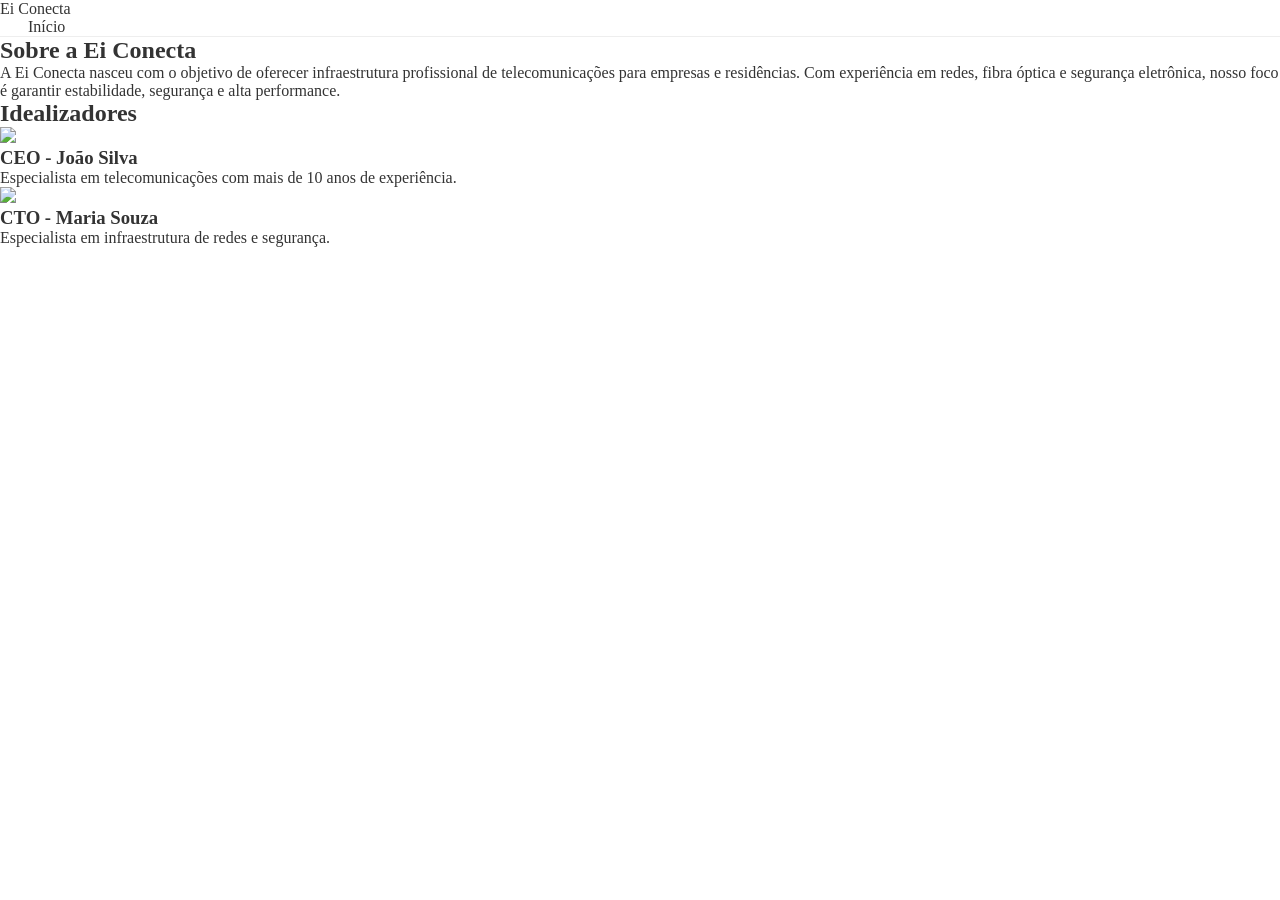
==== sobre.html @ c1b8fef2 "Inicial do projeto" ====
<!DOCTYPE html>
<html lang="pt-BR">

<head>

<meta charset="UTF-8">
<meta name="viewport" content="width=device-width, initial-scale=1.0">

<title>Sobre | Ei Conecta</title>

<link rel="stylesheet" href="style.css">

</head>

<body>

<header class="navbar">

<div class="logo">Ei Conecta</div>

<nav>

<a href="index.html">Início</a>

</nav>

</header>



<section class="sobre">

<h1>Sobre a Ei Conecta</h1>

<p>

A Ei Conecta nasceu com o objetivo de oferecer
infraestrutura profissional de telecomunicações
para empresas e residências.

Com experiência em redes, fibra óptica
e segurança eletrônica,
nosso foco é garantir estabilidade,
segurança e alta performance.

</p>

</section>



<section class="idealizadores">

<h2>Idealizadores</h2>

<div class="ceos">

<div class="ceo">

<img src="https://randomuser.me/api/portraits/men/32.jpg">

<h3>CEO - João Silva</h3>

<p>

Especialista em telecomunicações
com mais de 10 anos de experiência.

</p>

</div>



<div class="ceo">

<img src="https://randomuser.me/api/portraits/women/45.jpg">

<h3>CTO - Maria Souza</h3>

<p>

Especialista em infraestrutura
de redes e segurança.

</p>

</div>

</div>

</section>

</body>
</html>
---- style.css ----
*{
margin:0;
padding:0;
box-sizing:border-box;
}

body{
font-family:Poppins;
color:#333;
}

.container{
width:90%;
max-width:1200px;
margin:auto;
}

.section{
padding:80px 0;
}

.section-title{
text-align:center;
margin-bottom:50px;
font-size:32px;
}

.bg-light{
background:#f5f6f7;
}

.center{
text-align:center;
}

/* navbar */

.navbar{
background:white;
border-bottom:1px solid #eee;
}

.nav-content{
display:flex;
justify-content:space-between;
align-items:center;
padding:20px 0;
}

nav a{
position:relative;
margin-left:28px;
text-decoration:none;
color:#333;
font-weight:500;
transition:.3s;
}

nav a::after{
content:"";
position:absolute;
width:0;
height:3px;
background:#FF6B35;
left:0;
bottom:-6px;
transition:.3s;
border-radius:10px;
}

nav a:hover{
color:#2D5A2D;
}

nav a:hover::after{
width:100%;
}

/* hero */

.hero{
background:linear-gradient(135deg,#2D5A2D,#7BB8C2);
color:white;
padding:120px 0;
text-align:center;
}

.hero h1{
font-size:40px;
margin-bottom:20px;
}

.hero p{
max-width:600px;
margin:auto;
margin-bottom:30px;
}

/* button */

.btn{
background:#FF6B35;
padding:14px 28px;
color:white;
border-radius:30px;
text-decoration:none;
display:inline-block;
}

/* cards */

.cards{
display:grid;
grid-template-columns:repeat(auto-fit,minmax(250px,1fr));
gap:30px;
}

.card{
background:white;
padding:35px;
border-radius:12px;
text-align:center;
box-shadow:0 10px 25px rgba(0,0,0,0.08);
transition:.3s;
}

.card:hover{
transform:translateY(-8px);
}

.card i{
font-size:40px;
color:#FF6B35;
margin-bottom:15px;
}

/* grid layouts */

.grid-2{
display:grid;
grid-template-columns:1fr 1fr;
gap:40px;
align-items:center;
}

.grid-2 img{
width:100%;
border-radius:10px;
}

.grid-4{
display:grid;
grid-template-columns:repeat(auto-fit,minmax(200px,1fr));
gap:40px;
}

.feature{
text-align:center;
}

.feature i{
font-size:40px;
color:#FF6B35;
margin-bottom:10px;
}

/* stats */

.stats{
background:#2D5A2D;
color:white;
padding:60px 0;
}

.stats-grid{
display:flex;
justify-content:space-around;
text-align:center;
}

.stats h3{
font-size:40px;
}

/* faq */

.faq-section{
background:#ffffff;
}

.faq-item{
border-bottom:1px solid #eee;
}

.faq-question{
display:flex;
justify-content:space-between;
align-items:center;
padding:20px;
cursor:pointer;
font-weight:500;
transition:.3s;
}

.faq-question:hover{
background:#f8f8f8;
}

.faq-question i{
color:#FF6B35;
}

.faq-answer{
max-height:0;
overflow:hidden;
transition:.4s;
padding:0 20px;
}

.faq-item.active .faq-answer{
max-height:200px;
padding:15px 20px;
}

.servicos-detalhados{
background:#f5f6f7;
}

.service-row{
display:grid;
grid-template-columns:1fr 1fr;
gap:40px;
align-items:center;
margin-bottom:80px;
}

.service-row img{
width:100%;
border-radius:12px;
box-shadow:0 15px 30px rgba(0,0,0,0.1);
}

.service-row h3{
color:#2D5A2D;
margin-bottom:10px;
}

.reverse{
direction:rtl;
}
.cta-empresa{
background:linear-gradient(135deg,#2D5A2D,#7BB8C2);
color:white;
padding:80px 0;
}

.cta-grid{
display:grid;
grid-template-columns:1fr 1fr;
align-items:center;
gap:40px;
}

.cta-grid i{
font-size:120px;
color:#FF6B35;
text-align:center;
}

/* contato */

.contato{
background:#f5f6f7;
}

.contato-section{
background:#f5f6f7;
padding:80px 0;
}

.contato-grid{
display:grid;
grid-template-columns:1fr 1fr;
gap:40px;
}

.contact-card{
background:white;
padding:40px;
border-radius:12px;
box-shadow:0 15px 30px rgba(0,0,0,0.1);
text-align:center;
}

.contact-card i{
font-size:60px;
color:#7BB8C2;
margin-bottom:20px;
}

/* footer */

.footer{
background:#1a1a1a;
color:white;
padding:60px 0 20px;
}

.footer-grid{
display:grid;
grid-template-columns:repeat(auto-fit,minmax(200px,1fr));
gap:40px;
}

.footer h4{
margin-bottom:10px;
color:#7BB8C2;
}

.footer ul{
list-style:none;
}

.footer ul li{
margin-bottom:8px;
}

.social a{
color:#FF6B35;
font-size:22px;
}

.footer-bottom{
text-align:center;
margin-top:40px;
border-top:1px solid #333;
padding-top:20px;
}
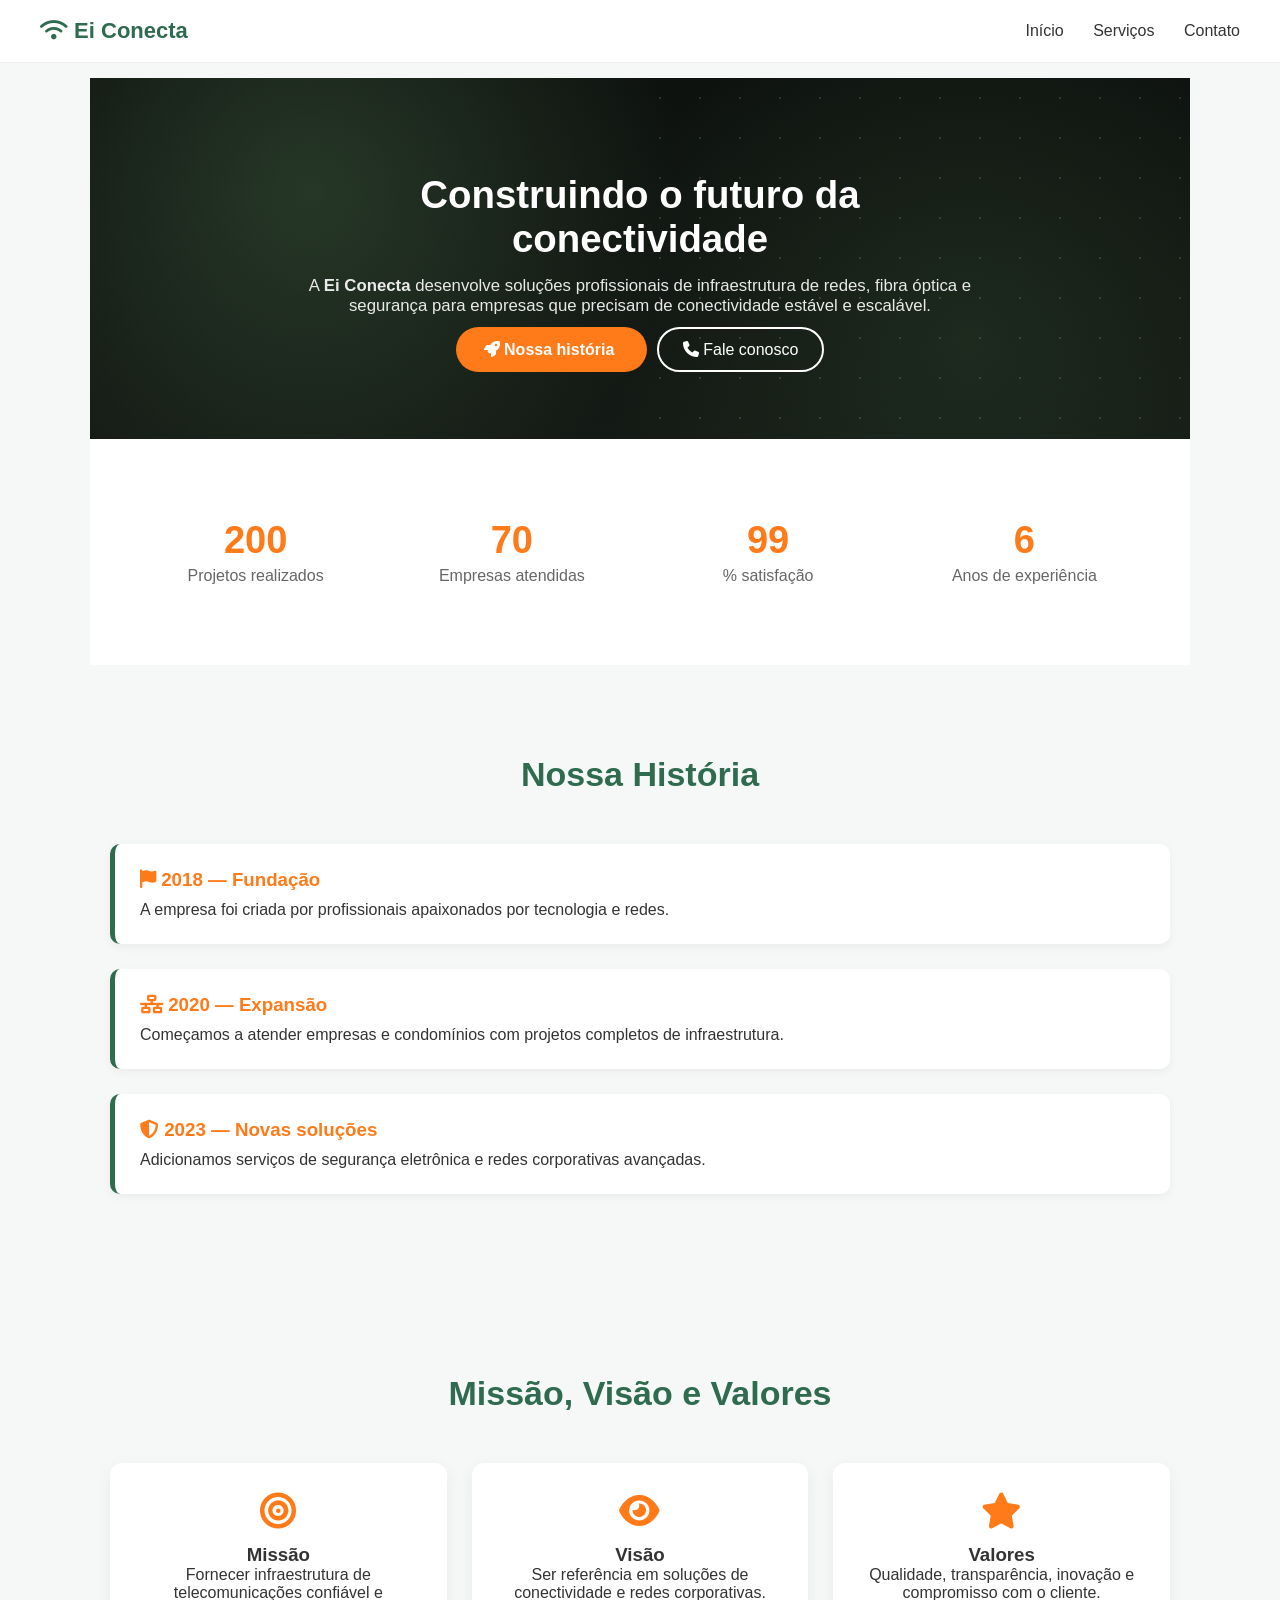
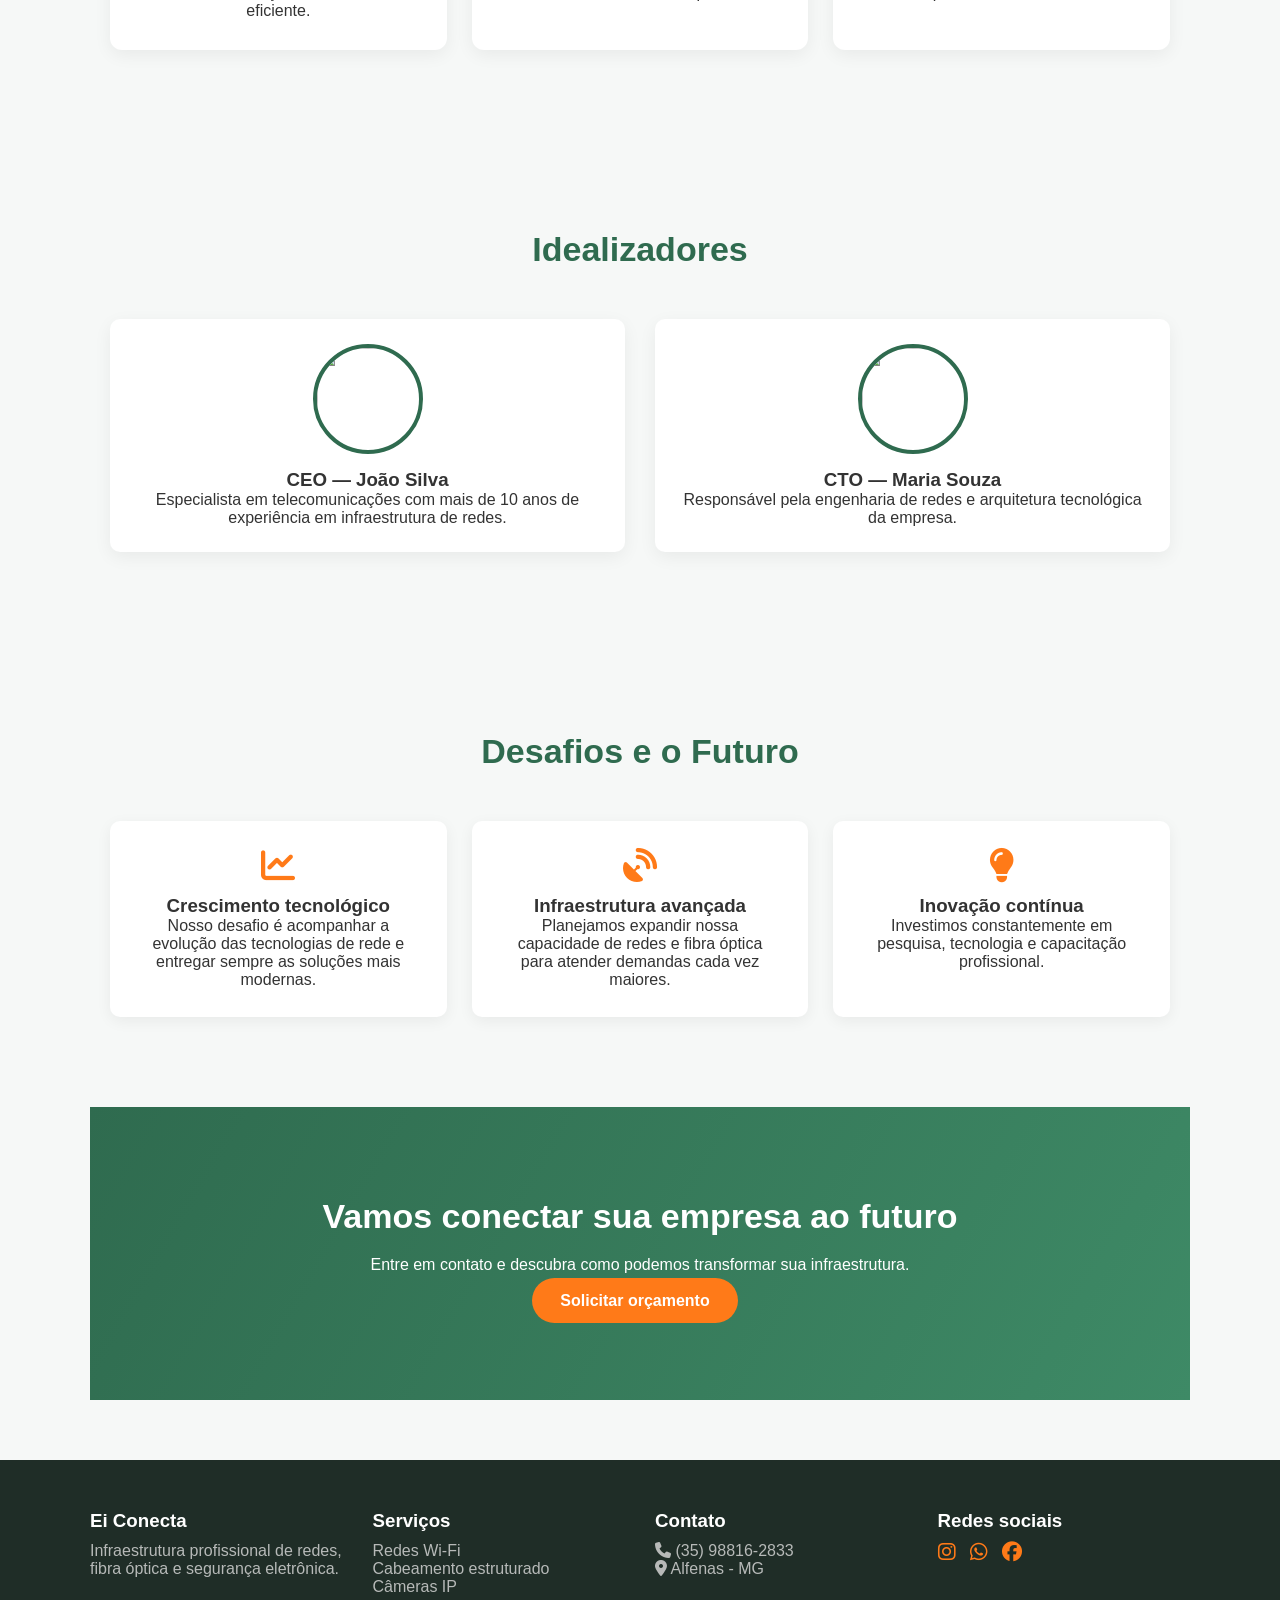
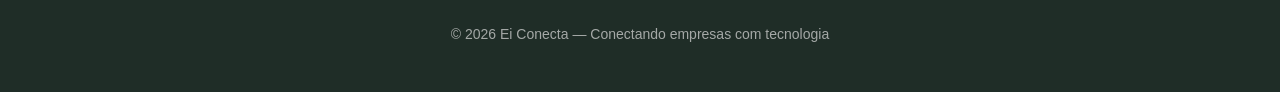
==== commit db860506: "Melhorias temporárias de conteúdo e layout" ====
--- a/sobre.html
+++ b/sobre.html
@@ -8,7 +8,396 @@
 
 <title>Sobre | Ei Conecta</title>
 
-<link rel="stylesheet" href="style.css">
+<link rel="stylesheet" href="https://cdnjs.cloudflare.com/ajax/libs/font-awesome/6.5.0/css/all.min.css">
+
+<style>
+
+*{
+margin:0;
+padding:0;
+box-sizing:border-box;
+font-family:Arial, Helvetica, sans-serif;
+scroll-behavior:smooth;
+}
+
+body{
+background:#f6f8f7;
+color:#333;
+overflow-x:hidden;
+}
+
+/* NAVBAR */
+
+.navbar{
+display:flex;
+justify-content:space-between;
+align-items:center;
+padding:18px 40px;
+background:white;
+border-bottom:1px solid #eee;
+position:sticky;
+top:0;
+z-index:100;
+}
+
+.logo{
+font-size:22px;
+font-weight:bold;
+color:#2f6b4f;
+}
+
+nav a{
+margin-left:25px;
+text-decoration:none;
+color:#333;
+font-weight:500;
+position:relative;
+}
+
+nav a::after{
+content:"";
+position:absolute;
+bottom:-5px;
+left:0;
+width:0;
+height:2px;
+background:#ff7a18;
+transition:.3s;
+}
+
+nav a:hover::after{
+width:100%;
+}
+
+/* HERO */
+
+.hero{
+position:relative;
+padding:110px 20px 80px 20px;
+display:flex;
+align-items:center;
+justify-content:center;
+text-align:center;
+overflow:hidden;
+color:white;
+}
+
+.hero-bg{
+position:absolute;
+width:100%;
+height:100%;
+background:
+radial-gradient(circle at 20% 30%, rgba(60,90,60,0.5), transparent 40%),
+radial-gradient(circle at 80% 70%, rgba(40,60,40,0.5), transparent 40%),
+linear-gradient(180deg,#0e120f,#141a15);
+z-index:-2;
+}
+
+.hero-bg::after{
+content:"";
+position:absolute;
+width:100%;
+height:100%;
+background-image:radial-gradient(#ffffff22 1px, transparent 1px);
+background-size:40px 40px;
+animation:moveBg 30s linear infinite;
+}
+
+@keyframes moveBg{
+0%{transform:translateY(0)}
+100%{transform:translateY(200px)}
+}
+
+.hero-content{
+max-width:700px;
+animation:fadeUp 1s ease;
+}
+
+.hero h1{
+font-size:2.4rem;
+margin-bottom:15px;
+}
+
+.hero p{
+font-size:1.05rem;
+opacity:0.9;
+}
+
+.hero-buttons{
+margin-top:25px;
+}
+
+.btn-primary{
+background:#ff7a18;
+color:white;
+padding:14px 28px;
+border-radius:30px;
+text-decoration:none;
+font-weight:600;
+margin-right:10px;
+transition:.3s;
+}
+
+.btn-primary:hover{
+transform:translateY(-3px);
+}
+
+.btn-secondary{
+border:2px solid white;
+padding:12px 24px;
+border-radius:30px;
+color:white;
+text-decoration:none;
+transition:.3s;
+}
+
+.btn-secondary:hover{
+background:white;
+color:#2f6b4f;
+}
+
+/* ESTATÍSTICAS */
+
+.stats{
+background:white;
+padding:60px 20px;
+}
+
+.stats-grid{
+display:grid;
+grid-template-columns:repeat(auto-fit,minmax(200px,1fr));
+gap:25px;
+max-width:1000px;
+margin:auto;
+text-align:center;
+}
+
+.stat{
+padding:20px;
+}
+
+.stat h3{
+font-size:38px;
+color:#ff7a18;
+margin-bottom:5px;
+}
+
+.stat p{
+color:#666;
+font-weight:500;
+}
+
+/* SECTION */
+
+section{
+padding:90px 20px;
+max-width:1100px;
+margin:auto;
+}
+
+section h2{
+text-align:center;
+margin-bottom:50px;
+color:#2f6b4f;
+font-size:34px;
+}
+
+/* HISTORIA */
+
+.timeline{
+display:grid;
+gap:25px;
+}
+
+.timeline-item{
+background:white;
+padding:25px;
+border-radius:10px;
+border-left:5px solid #2f6b4f;
+box-shadow:0 3px 10px rgba(0,0,0,0.05);
+transition:.3s;
+}
+
+.timeline-item:hover{
+transform:translateX(6px);
+}
+
+.timeline-item h3{
+color:#ff7a18;
+margin-bottom:10px;
+}
+
+/* MISSÃO VISÃO */
+
+.mvv{
+display:grid;
+grid-template-columns:repeat(auto-fit,minmax(250px,1fr));
+gap:25px;
+}
+
+.card{
+background:white;
+padding:30px;
+border-radius:12px;
+text-align:center;
+box-shadow:0 5px 18px rgba(0,0,0,0.06);
+transition:.3s;
+}
+
+.card:hover{
+transform:translateY(-10px);
+}
+
+.card i{
+font-size:36px;
+color:#ff7a18;
+margin-bottom:15px;
+}
+
+/* CEOS */
+
+.ceos{
+display:grid;
+grid-template-columns:repeat(auto-fit,minmax(260px,1fr));
+gap:30px;
+}
+
+.ceo{
+background:white;
+padding:25px;
+border-radius:10px;
+text-align:center;
+box-shadow:0 5px 18px rgba(0,0,0,0.06);
+transition:.3s;
+}
+
+.ceo:hover{
+transform:translateY(-8px);
+}
+
+.ceo img{
+width:110px;
+height:110px;
+border-radius:50%;
+margin-bottom:15px;
+border:4px solid #2f6b4f;
+}
+
+/* FUTURO */
+
+.future-grid{
+display:grid;
+grid-template-columns:repeat(auto-fit,minmax(260px,1fr));
+gap:25px;
+}
+
+.future-card{
+background:white;
+padding:28px;
+border-radius:10px;
+text-align:center;
+box-shadow:0 4px 15px rgba(0,0,0,0.06);
+transition:.3s;
+}
+
+.future-card:hover{
+transform:translateY(-8px);
+}
+
+.future-card i{
+font-size:34px;
+color:#ff7a18;
+margin-bottom:12px;
+}
+
+/* CTA */
+
+.cta{
+background:linear-gradient(120deg,#2f6b4f,#3e8a66);
+color:white;
+text-align:center;
+padding:90px 20px;
+}
+
+.cta h2{
+color:white;
+margin-bottom:20px;
+}
+
+.cta button{
+padding:14px 28px;
+border:none;
+background:#ff7a18;
+color:white;
+font-size:16px;
+border-radius:6px;
+cursor:pointer;
+}
+
+/* FOOTER */
+
+footer{
+background:#1f2d27;
+color:#ddd;
+padding:50px 20px;
+margin-top:60px;
+}
+
+.footer-grid{
+display:grid;
+grid-template-columns:repeat(auto-fit,minmax(220px,1fr));
+gap:30px;
+max-width:1100px;
+margin:auto;
+}
+
+footer h3{
+color:white;
+margin-bottom:10px;
+}
+
+footer p{
+opacity:.8;
+}
+
+.social i{
+margin-right:10px;
+color:#ff7a18;
+font-size:20px;
+}
+
+.footer-bottom{
+text-align:center;
+margin-top:30px;
+font-size:14px;
+opacity:.7;
+}
+
+/* ANIMAÇÃO */
+
+.reveal{
+opacity:0;
+transform:translateY(40px);
+transition:all .8s ease;
+}
+
+.reveal.active{
+opacity:1;
+transform:translateY(0);
+}
+
+@keyframes fadeUp{
+from{
+opacity:0;
+transform:translateY(40px);
+}
+to{
+opacity:1;
+transform:translateY(0);
+}
+}
+
+</style>
 
 </head>
 
@@ -16,40 +405,130 @@
 
 <header class="navbar">
 
-<div class="logo">Ei Conecta</div>
+<div class="logo"><i class="fa-solid fa-wifi"></i> Ei Conecta</div>
 
 <nav>
 
 <a href="index.html">Início</a>
+<a href="index.html#servicos">Serviços</a>
+<a href="index.html#contato">Contato</a>
 
 </nav>
 
 </header>
 
-
-
-<section class="sobre">
-
-<h1>Sobre a Ei Conecta</h1>
+<section class="hero">
+
+<div class="hero-bg"></div>
+
+<div class="hero-content">
+
+<h1>Construindo o futuro da conectividade</h1>
 
 <p>
-
-A Ei Conecta nasceu com o objetivo de oferecer
-infraestrutura profissional de telecomunicações
-para empresas e residências.
-
-Com experiência em redes, fibra óptica
-e segurança eletrônica,
-nosso foco é garantir estabilidade,
-segurança e alta performance.
-
+A <strong>Ei Conecta</strong> desenvolve soluções profissionais de infraestrutura
+de redes, fibra óptica e segurança para empresas que precisam de
+conectividade estável e escalável.
 </p>
 
+<div class="hero-buttons">
+
+<a href="#historia" class="btn-primary">
+<i class="fa-solid fa-rocket"></i> Nossa história
+</a>
+
+<a href="index.html#contato" class="btn-secondary">
+<i class="fa-solid fa-phone"></i> Fale conosco
+</a>
+
+</div>
+
+</div>
+
 </section>
 
-
-
-<section class="idealizadores">
+<section class="stats">
+
+<div class="stats-grid">
+
+<div class="stat">
+<h3 class="counter" data-target="200">0</h3>
+<p>Projetos realizados</p>
+</div>
+
+<div class="stat">
+<h3 class="counter" data-target="80">0</h3>
+<p>Empresas atendidas</p>
+</div>
+
+<div class="stat">
+<h3 class="counter" data-target="99">0</h3>
+<p>% satisfação</p>
+</div>
+
+<div class="stat">
+<h3 class="counter" data-target="6">0</h3>
+<p>Anos de experiência</p>
+</div>
+
+</div>
+
+</section>
+
+<section id="historia" class="reveal">
+
+<h2>Nossa História</h2>
+
+<div class="timeline">
+
+<div class="timeline-item">
+<h3><i class="fa-solid fa-flag"></i> 2018 — Fundação</h3>
+<p>A empresa foi criada por profissionais apaixonados por tecnologia e redes.</p>
+</div>
+
+<div class="timeline-item">
+<h3><i class="fa-solid fa-network-wired"></i> 2020 — Expansão</h3>
+<p>Começamos a atender empresas e condomínios com projetos completos de infraestrutura.</p>
+</div>
+
+<div class="timeline-item">
+<h3><i class="fa-solid fa-shield-halved"></i> 2023 — Novas soluções</h3>
+<p>Adicionamos serviços de segurança eletrônica e redes corporativas avançadas.</p>
+</div>
+
+</div>
+
+</section>
+
+<section class="reveal">
+
+<h2>Missão, Visão e Valores</h2>
+
+<div class="mvv">
+
+<div class="card">
+<i class="fa-solid fa-bullseye"></i>
+<h3>Missão</h3>
+<p>Fornecer infraestrutura de telecomunicações confiável e eficiente.</p>
+</div>
+
+<div class="card">
+<i class="fa-solid fa-eye"></i>
+<h3>Visão</h3>
+<p>Ser referência em soluções de conectividade e redes corporativas.</p>
+</div>
+
+<div class="card">
+<i class="fa-solid fa-star"></i>
+<h3>Valores</h3>
+<p>Qualidade, transparência, inovação e compromisso com o cliente.</p>
+</div>
+
+</div>
+
+</section>
+
+<section class="reveal">
 
 <h2>Idealizadores</h2>
 
@@ -59,37 +538,156 @@
 
 <img src="https://randomuser.me/api/portraits/men/32.jpg">
 
-<h3>CEO - João Silva</h3>
-
-<p>
-
-Especialista em telecomunicações
-com mais de 10 anos de experiência.
-
-</p>
-
-</div>
-
-
+<h3>CEO — João Silva</h3>
+
+<p>Especialista em telecomunicações com mais de 10 anos de experiência em infraestrutura de redes.</p>
+
+</div>
 
 <div class="ceo">
 
 <img src="https://randomuser.me/api/portraits/women/45.jpg">
 
-<h3>CTO - Maria Souza</h3>
-
-<p>
-
-Especialista em infraestrutura
-de redes e segurança.
-
-</p>
+<h3>CTO — Maria Souza</h3>
+
+<p>Responsável pela engenharia de redes e arquitetura tecnológica da empresa.</p>
 
 </div>
 
 </div>
 
 </section>
+
+<section class="reveal">
+
+<h2>Desafios e o Futuro</h2>
+
+<div class="future-grid">
+
+<div class="future-card">
+<i class="fa-solid fa-chart-line"></i>
+<h3>Crescimento tecnológico</h3>
+<p>Nosso desafio é acompanhar a evolução das tecnologias de rede e entregar sempre as soluções mais modernas.</p>
+</div>
+
+<div class="future-card">
+<i class="fa-solid fa-satellite-dish"></i>
+<h3>Infraestrutura avançada</h3>
+<p>Planejamos expandir nossa capacidade de redes e fibra óptica para atender demandas cada vez maiores.</p>
+</div>
+
+<div class="future-card">
+<i class="fa-solid fa-lightbulb"></i>
+<h3>Inovação contínua</h3>
+<p>Investimos constantemente em pesquisa, tecnologia e capacitação profissional.</p>
+</div>
+
+</div>
+
+</section>
+
+<section class="cta">
+
+<h2>Vamos conectar sua empresa ao futuro</h2>
+
+<p>Entre em contato e descubra como podemos transformar sua infraestrutura.</p>
+
+<br>
+
+<a href="index.html#contato" class="btn-primary">
+Solicitar orçamento
+</a>
+
+</section>
+
+<footer>
+
+<div class="footer-grid">
+
+<div>
+<h3>Ei Conecta</h3>
+<p>Infraestrutura profissional de redes, fibra óptica e segurança eletrônica.</p>
+</div>
+
+<div>
+<h3>Serviços</h3>
+<p>Redes Wi-Fi</p>
+<p>Cabeamento estruturado</p>
+<p>Câmeras IP</p>
+</div>
+
+<div>
+<h3>Contato</h3>
+<p><i class="fa-solid fa-phone"></i> (35) 98816-2833</p>
+<p><i class="fa-solid fa-location-dot"></i> Alfenas - MG</p>
+</div>
+
+<div>
+<h3>Redes sociais</h3>
+<div class="social">
+<i class="fa-brands fa-instagram"></i>
+<i class="fa-brands fa-whatsapp"></i>
+<i class="fa-brands fa-facebook"></i>
+</div>
+</div>
+
+</div>
+
+<div class="footer-bottom">
+© 2026 Ei Conecta — Conectando empresas com tecnologia
+</div>
+
+</footer>
+
+<script>
+
+/* animação scroll */
+
+const elements = document.querySelectorAll('.reveal');
+
+window.addEventListener('scroll', () => {
+
+const trigger = window.innerHeight * 0.85;
+
+elements.forEach(el => {
+
+const top = el.getBoundingClientRect().top;
+
+if(top < trigger){
+el.classList.add('active');
+}
+
+});
+
+});
+
+/* contadores */
+
+const counters = document.querySelectorAll('.counter');
+
+counters.forEach(counter => {
+
+const update = () => {
+
+const target = +counter.getAttribute('data-target');
+const count = +counter.innerText;
+
+const inc = target / 80;
+
+if(count < target){
+counter.innerText = Math.ceil(count + inc);
+setTimeout(update,20);
+}else{
+counter.innerText = target;
+}
+
+};
+
+update();
+
+});
+
+</script>
 
 </body>
 </html>
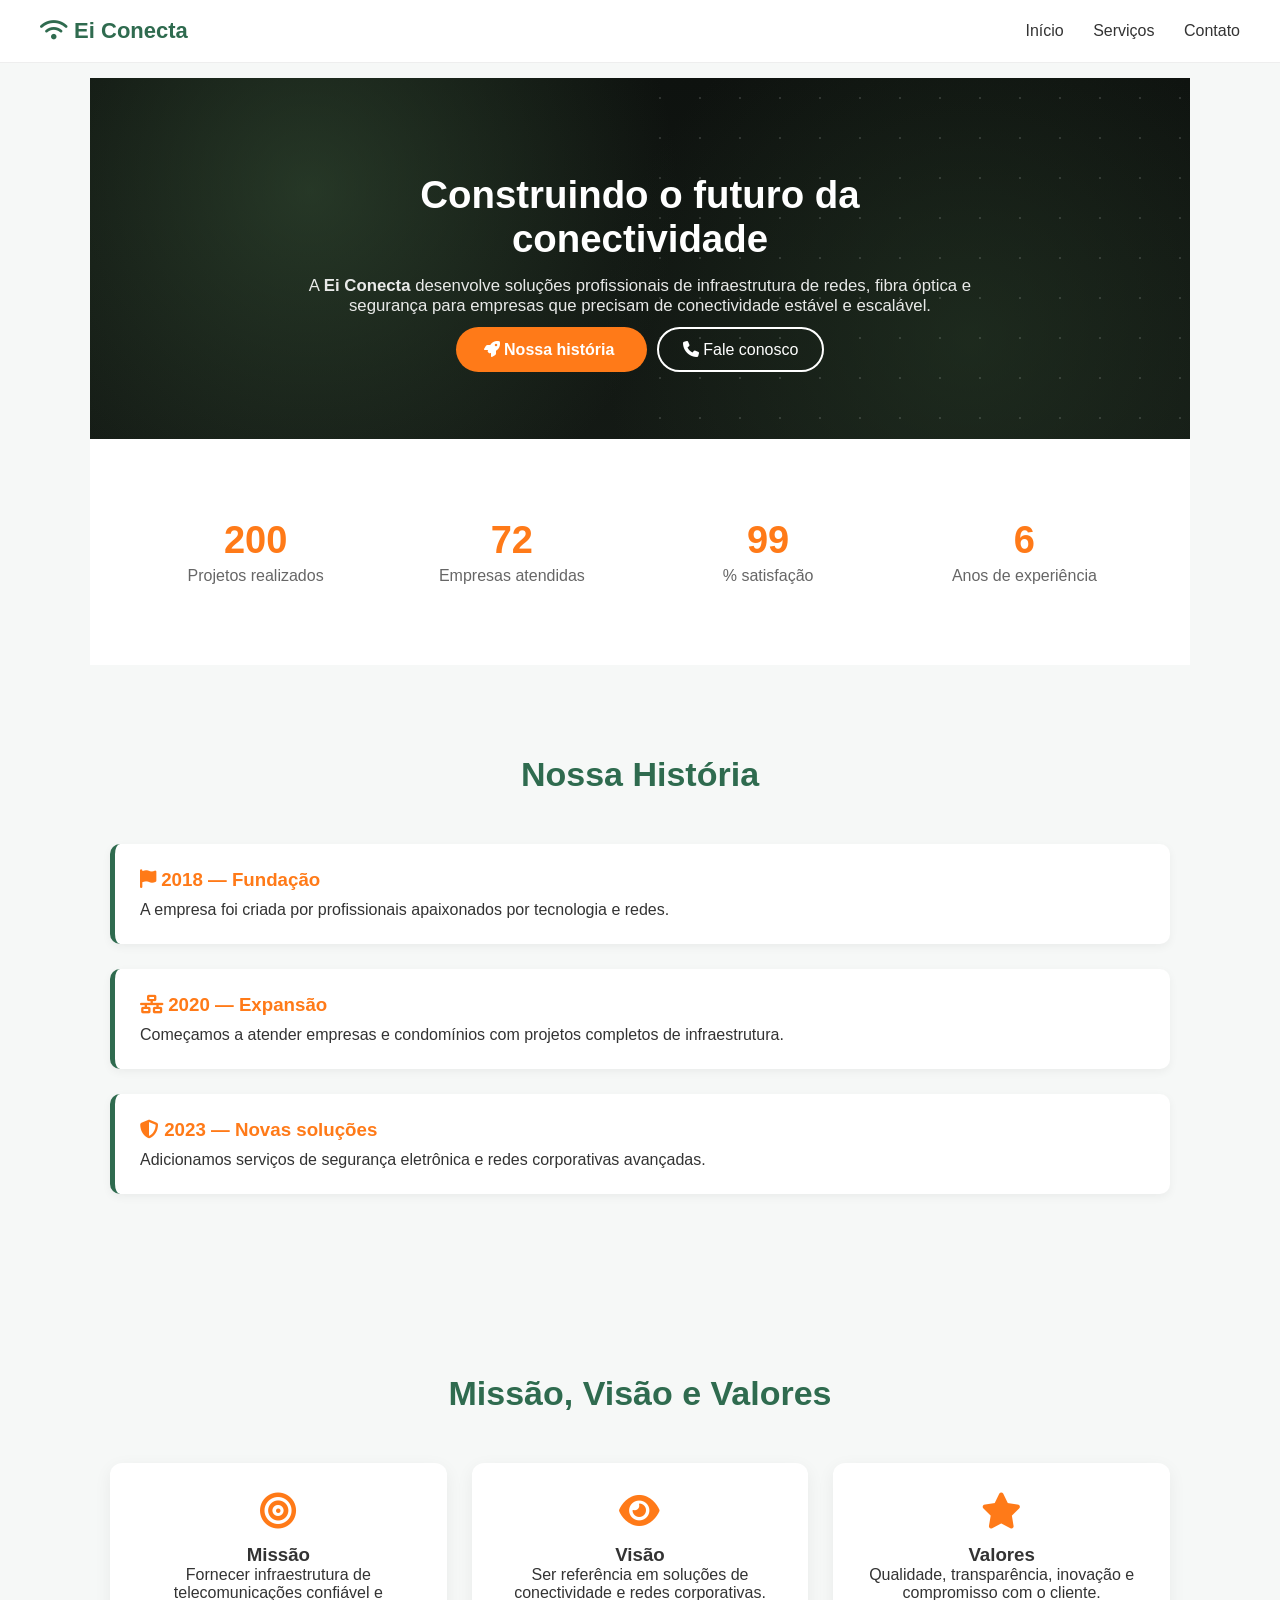
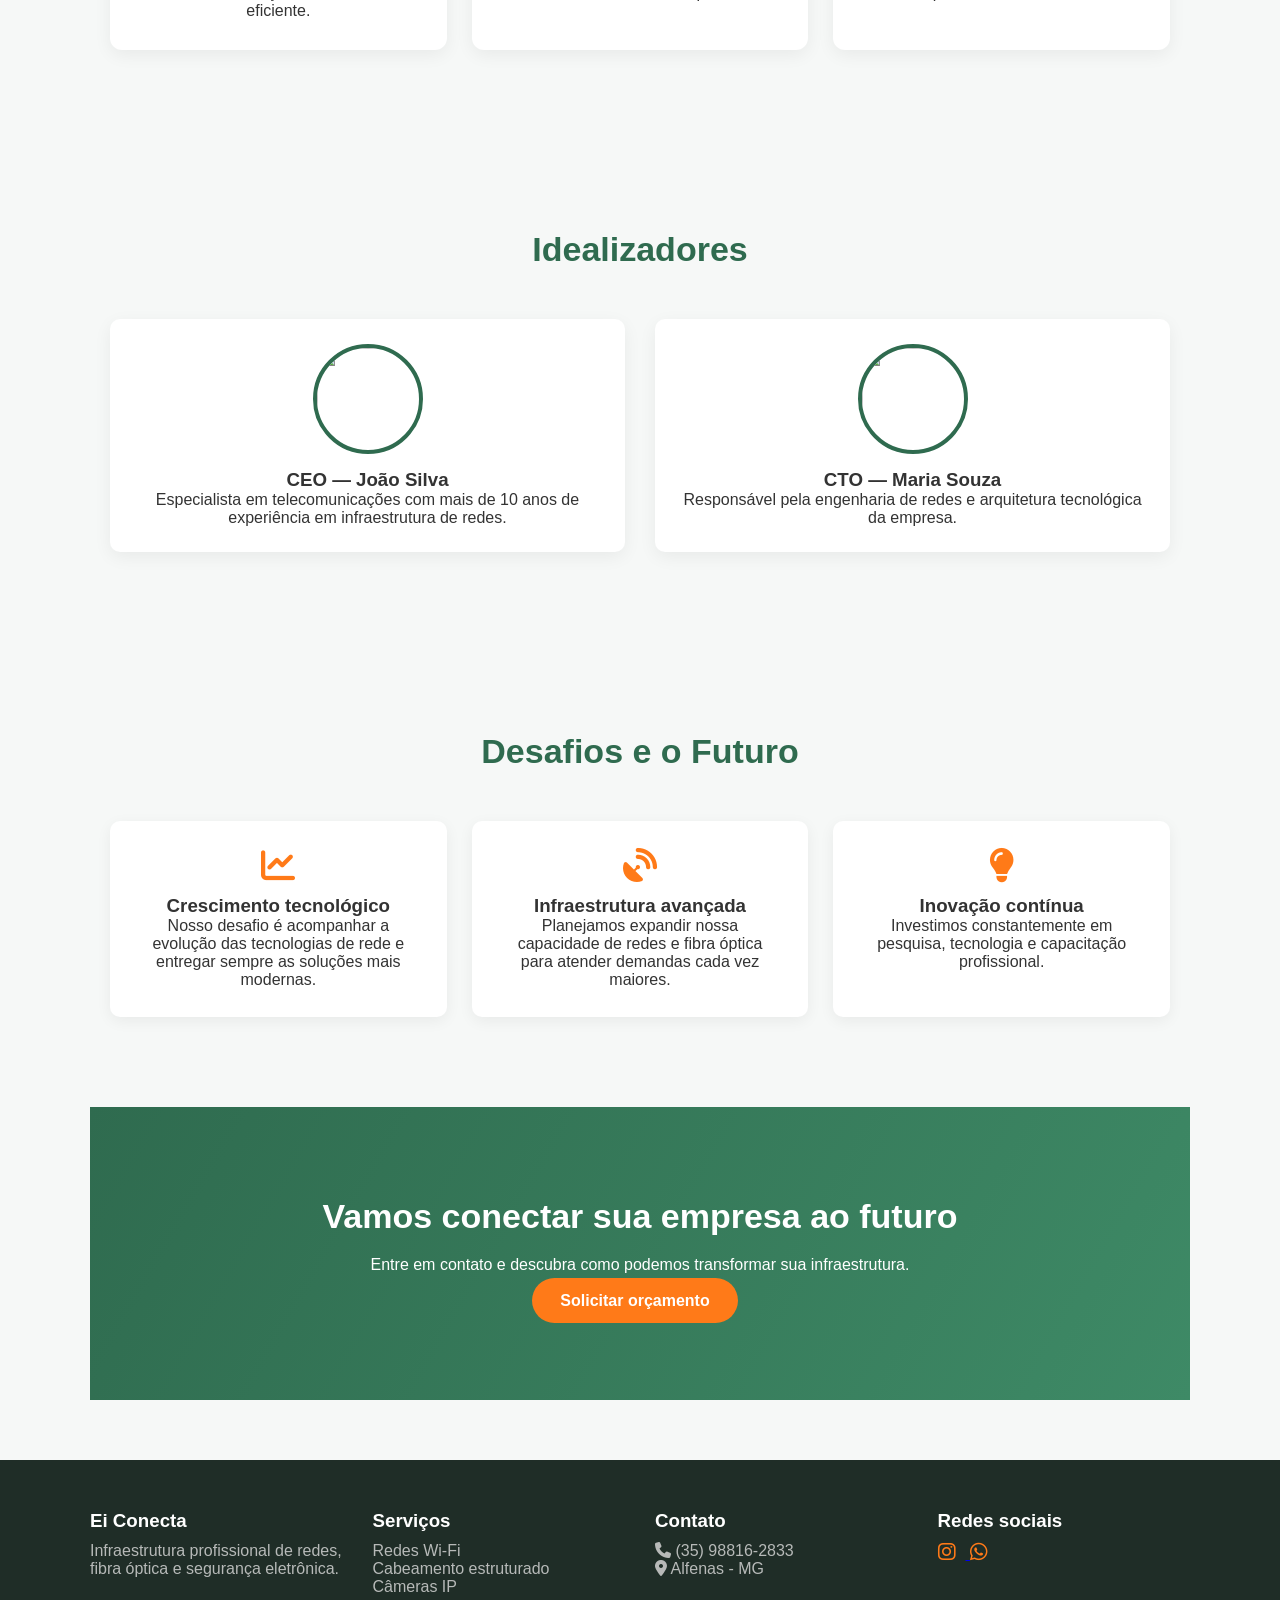
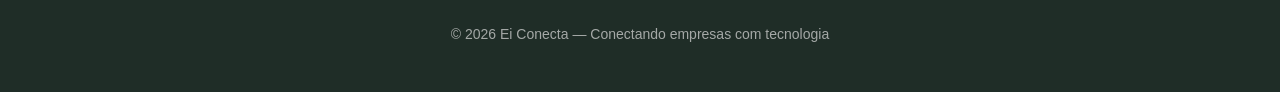
==== commit 8fc0f51a: "Add files via upload" ====
--- a/sobre.html
+++ b/sobre.html
@@ -625,9 +625,12 @@
 <div>
 <h3>Redes sociais</h3>
 <div class="social">
-<i class="fa-brands fa-instagram"></i>
-<i class="fa-brands fa-whatsapp"></i>
-<i class="fa-brands fa-facebook"></i>
+<a href="https://www.instagram.com/eiconectta/" target="_blank" rel="noopener noreferrer">
+    <i class="fab fa-instagram"></i>
+</a>
+<a href="https://wa.me/5535988162833" class="btn" target="_blank" rel="noopener noreferrer">
+    <i class="fa-brands fa-whatsapp"></i>
+</a>
 </div>
 </div>
 
